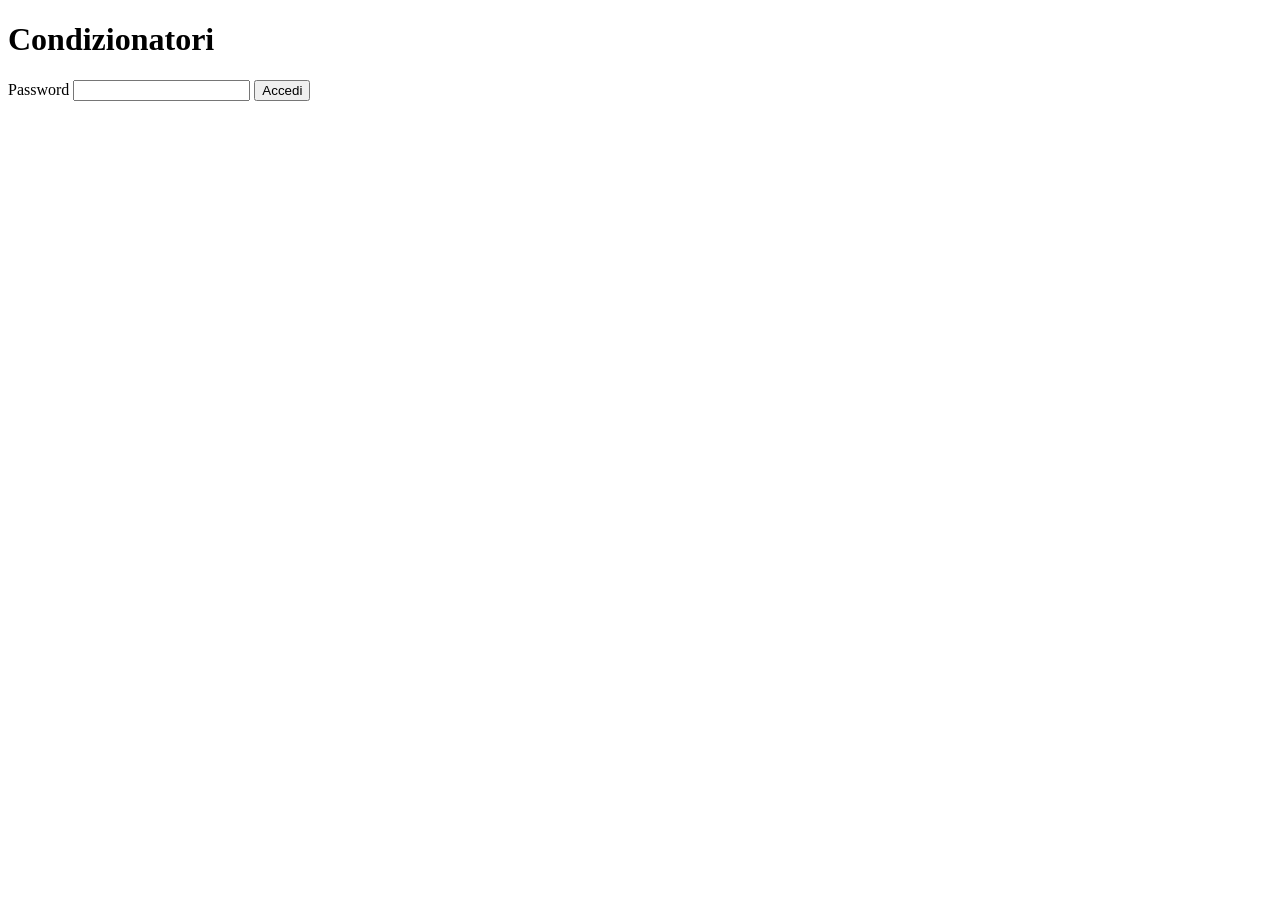
==== webapp/login.html @ 4c5ca500 "Add Hisense control webapp" ====
<!doctype html>
<html lang="it">
<head>
  <meta charset="utf-8">
  <meta name="viewport" content="width=device-width, initial-scale=1">
  <title>Accesso condizionatori</title>
  <link rel="stylesheet" href="/styles.css">
</head>
<body class="login-page">
  <main class="login-shell">
    <form class="login-panel" id="loginForm">
      <h1>Condizionatori</h1>
      <label>
        Password
        <input id="password" type="password" autocomplete="current-password" required>
      </label>
      <button class="primary" type="submit">Accedi</button>
      <div class="muted" id="message"></div>
    </form>
  </main>
  <script>
    document.getElementById('loginForm').addEventListener('submit', async event => {
      event.preventDefault();
      const message = document.getElementById('message');
      message.textContent = 'Accesso in corso...';
      const res = await fetch('/api/login', {
        method: 'POST',
        headers: {'Content-Type': 'application/json'},
        body: JSON.stringify({password: document.getElementById('password').value})
      });
      if (res.ok) {
        location.href = '/';
        return;
      }
      const data = await res.json().catch(() => ({}));
      message.textContent = data.error || 'Accesso non riuscito';
    });
  </script>
</body>
</html>
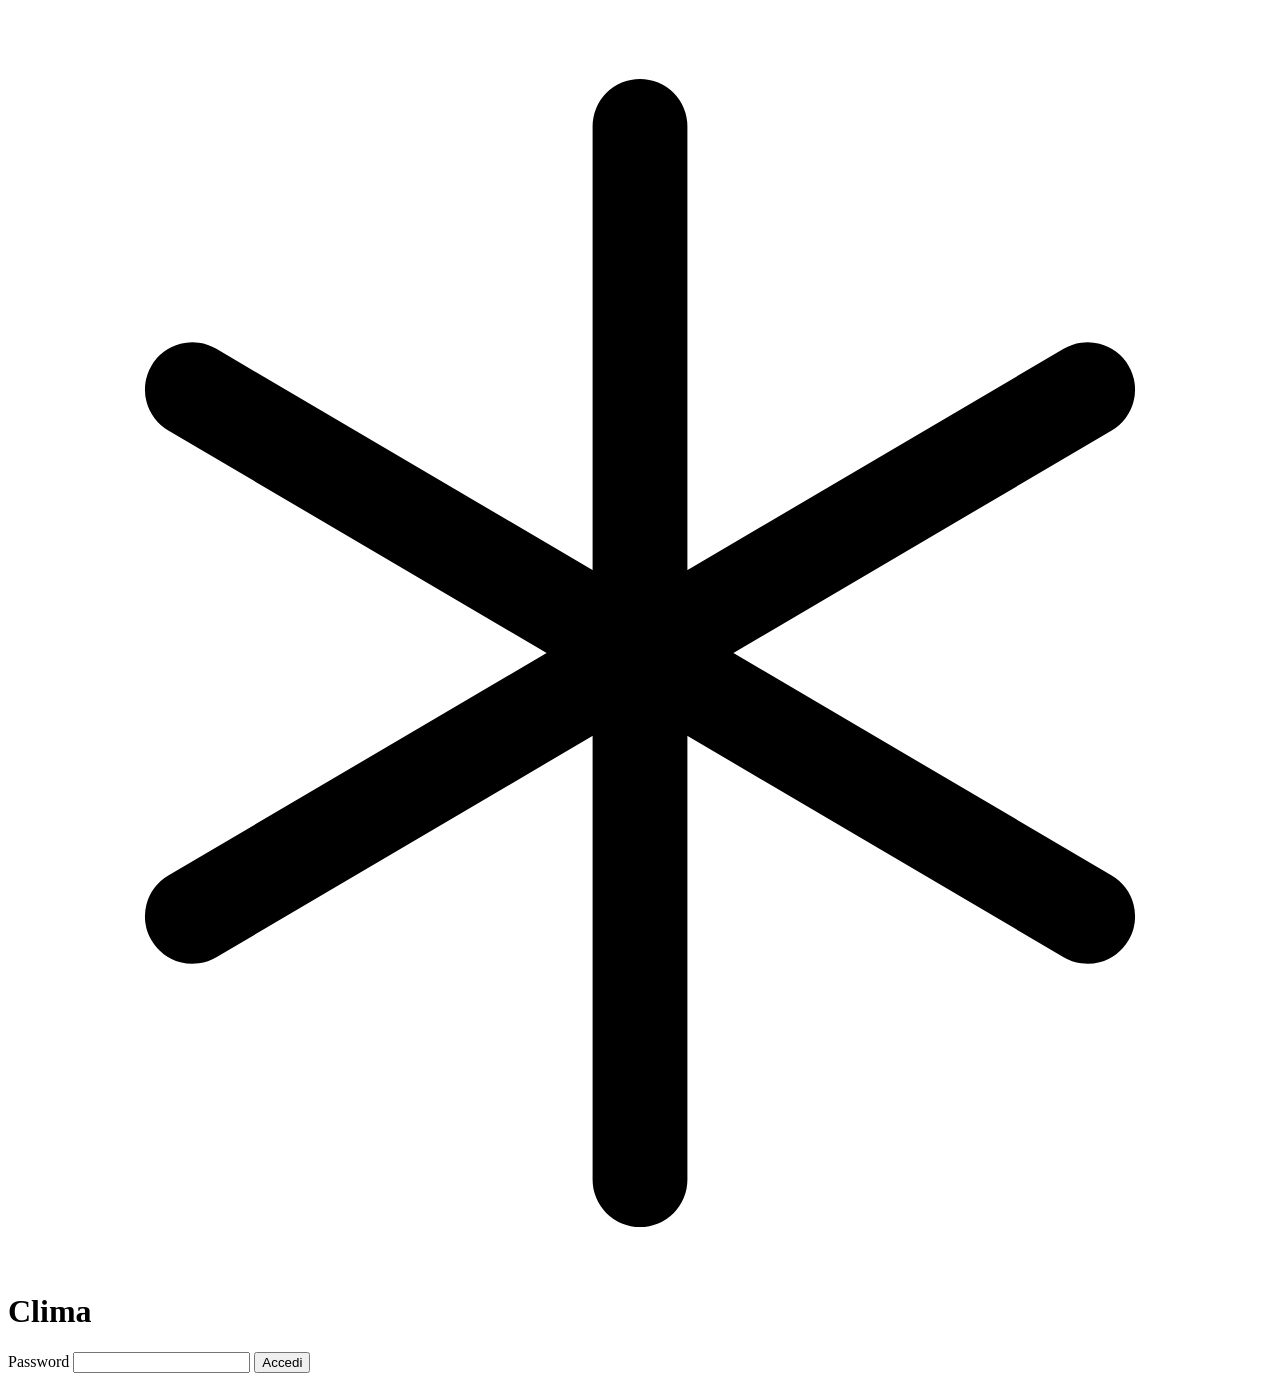
==== commit a1ff3f69: "Redesign mobile UI with user/advanced modes Rewrite the webapp as a mobile-first PWA: animated therm" ====
--- a/webapp/login.html
+++ b/webapp/login.html
@@ -2,22 +2,26 @@
 <html lang="it">
 <head>
   <meta charset="utf-8">
-  <meta name="viewport" content="width=device-width, initial-scale=1">
-  <title>Accesso condizionatori</title>
+  <meta name="viewport" content="width=device-width, initial-scale=1, viewport-fit=cover">
+  <meta name="theme-color" content="#0a0f1a" media="(prefers-color-scheme: dark)">
+  <meta name="theme-color" content="#eef2f8" media="(prefers-color-scheme: light)">
+  <title>Accesso · Clima</title>
   <link rel="stylesheet" href="/styles.css">
 </head>
 <body class="login-page">
-  <main class="login-shell">
-    <form class="login-panel" id="loginForm">
-      <h1>Condizionatori</h1>
-      <label>
-        Password
-        <input id="password" type="password" autocomplete="current-password" required>
-      </label>
-      <button class="primary" type="submit">Accedi</button>
-      <div class="muted" id="message"></div>
-    </form>
-  </main>
+  <form class="login-card" id="loginForm">
+    <h1>
+      <span class="brand-mark">
+        <svg viewBox="0 0 24 24" fill="none" stroke="currentColor" stroke-width="1.8" stroke-linecap="round" stroke-linejoin="round"><path d="M12 2v20M3.5 7 20.5 17M20.5 7 3.5 17"/></svg>
+      </span>
+      Clima
+    </h1>
+    <label>Password
+      <input id="password" type="password" autocomplete="current-password" required>
+    </label>
+    <button class="btn primary" type="submit">Accedi</button>
+    <div class="muted" id="message"></div>
+  </form>
   <script>
     document.getElementById('loginForm').addEventListener('submit', async event => {
       event.preventDefault();
@@ -28,10 +32,7 @@
         headers: {'Content-Type': 'application/json'},
         body: JSON.stringify({password: document.getElementById('password').value})
       });
-      if (res.ok) {
-        location.href = '/';
-        return;
-      }
+      if (res.ok) { location.href = '/'; return; }
       const data = await res.json().catch(() => ({}));
       message.textContent = data.error || 'Accesso non riuscito';
     });
